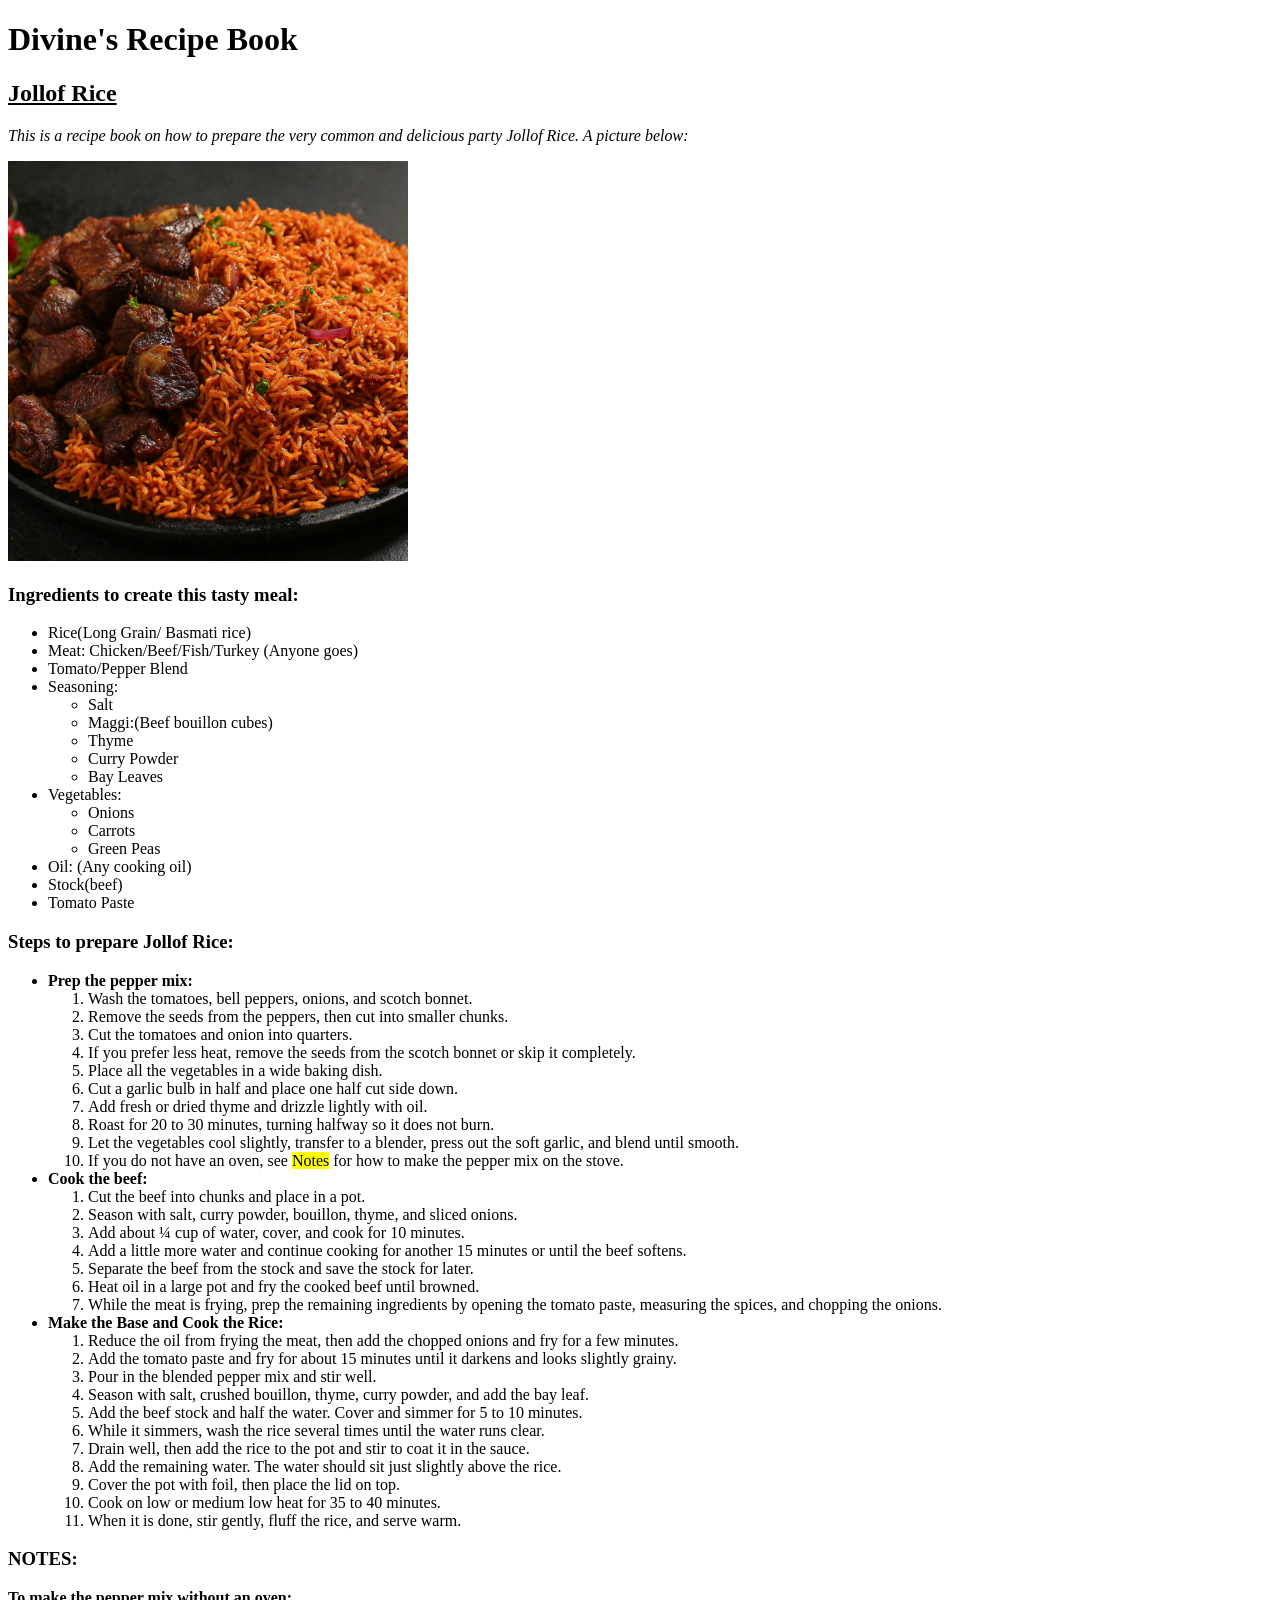
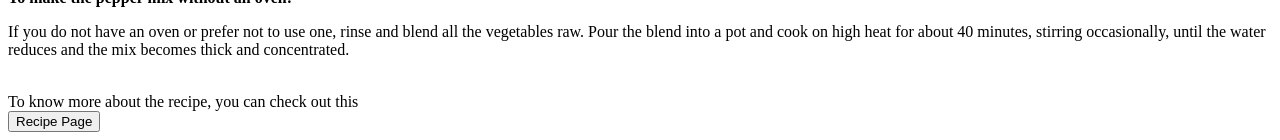
==== index.html @ 6adbeecf "Assignment submission Signed-off-by: divinefavourak <divinefavourakanbi07@gmail.com>" ====
<!DOCTYPE html>
<html lang="en">
<head>
    <meta charset="UTF-8">
    <meta name="viewport" content="width=device-width, initial-scale=1.0">
    <title>Recipe Book</title>
</head>
<body>
    <h1>
        Divine's Recipe Book
    </h1>
    <h2><u>Jollof Rice</u></h2>
    <p><em>This is a recipe book on how to prepare the very common and delicious party Jollof Rice. A picture below:</em></p>
    <img src="Jollof.jpeg" alt="Picture of Jollof rice" width="400">
    <h3>Ingredients to create this tasty meal:</h3>
    <ul>
        <li>Rice(Long Grain/ Basmati rice)</li>
        <li>Meat: Chicken/Beef/Fish/Turkey (Anyone goes)</li>
        <li>Tomato/Pepper Blend</li>
        <li>Seasoning:
            <ul>
                <li>Salt</li>
                <li>Maggi:(Beef bouillon cubes)</li>
                <li>Thyme</li>
                <li>Curry Powder</li>
                <li>Bay Leaves</li>
            </ul>
        </li>
        <li>Vegetables:
            <ul>
                <li>Onions</li>
                <li>Carrots</li>
                <li>Green Peas</li>
            </ul>
        </li>
        <li>Oil: (Any cooking oil)</li>
        <li>Stock(beef)</li>
        <li>Tomato Paste</li>
    </ul>
<h3>Steps to prepare Jollof Rice:</h3>
<ul>
    <li>
        <strong>Prep the pepper mix:</strong>
       <ol>
            <li>Wash the tomatoes, bell peppers, onions, and scotch bonnet.</li>
            <li>Remove the seeds from the peppers, then cut into smaller chunks.</li>
            <li>Cut the tomatoes and onion into quarters.</li>
            <li>If you prefer less heat, remove the seeds from the scotch bonnet or skip it completely.</li>
            <li>Place all the vegetables in a wide baking dish.</li>
            <li>Cut a garlic bulb in half and place one half cut side down.</li>
            <li>Add fresh or dried thyme and drizzle lightly with oil.</li>
            <li>Roast for 20 to 30 minutes, turning halfway so it does not burn.</li>
            <li>Let the vegetables cool slightly, transfer to a blender, press out the soft garlic, and blend until smooth.</li>
            <li>If you do not have an oven, see <mark>Notes</mark> for how to make the pepper mix on the stove.</li>
           </ol>
    </li>
    <li>
        <strong>Cook the beef:</strong>
        <ol>
            <li> Cut the beef into chunks and place in a pot.</li>
            <li>Season with salt, curry powder, bouillon, thyme, and sliced onions.</li>
            <li>Add about ¼ cup of water, cover, and cook for 10 minutes.</li>
            <li>Add a little more water and continue cooking for another 15 minutes or until the beef softens.</li>
            <li>Separate the beef from the stock and save the stock for later.</li>
            <li>Heat oil in a large pot and fry the cooked beef until browned.</li>
            <li>While the meat is frying, prep the remaining ingredients by opening the tomato paste, measuring the spices, and chopping the onions.</li>
</ol>
    </li>
    <li>
        <strong>Make the Base and Cook the Rice:</strong>
        <ol>
           <li> Reduce the oil from frying the meat, then add the chopped onions and fry for a few minutes.
<li> Add the tomato paste and fry for about 15 minutes until it darkens and looks slightly grainy.
<li>Pour in the blended pepper mix and stir well.
<li>Season with salt, crushed bouillon, thyme, curry powder, and add the bay leaf.
<li>Add the beef stock and half the water. Cover and simmer for 5 to 10 minutes.
<li>While it simmers, wash the rice several times until the water runs clear.
<li>Drain well, then add the rice to the pot and stir to coat it in the sauce.
<li>Add the remaining water. The water should sit just slightly above the rice.
<li>Cover the pot with foil, then place the lid on top.
<li>Cook on low or medium low heat for 35 to 40 minutes.
<li>When it is done, stir gently, fluff the rice, and serve warm.</li>
        </ol>
    </li>
</ul>

<h3>NOTES:</h3>
<p><strong>To make the pepper mix without an oven:</strong></p>
<p>If you do not have an oven or prefer not to use one, rinse and blend all the vegetables raw. Pour the blend into a pot and cook on high heat for about 40 minutes, stirring occasionally, until the water reduces and the mix becomes thick and concentrated.</p><br>
To know more about the recipe, you can check out this <br> <a href="https://kikifoodies.com/recipes/simple-nigerian-jollof-rice-recipe-video/"><button>Recipe Page</button></a>
</body>
</html>
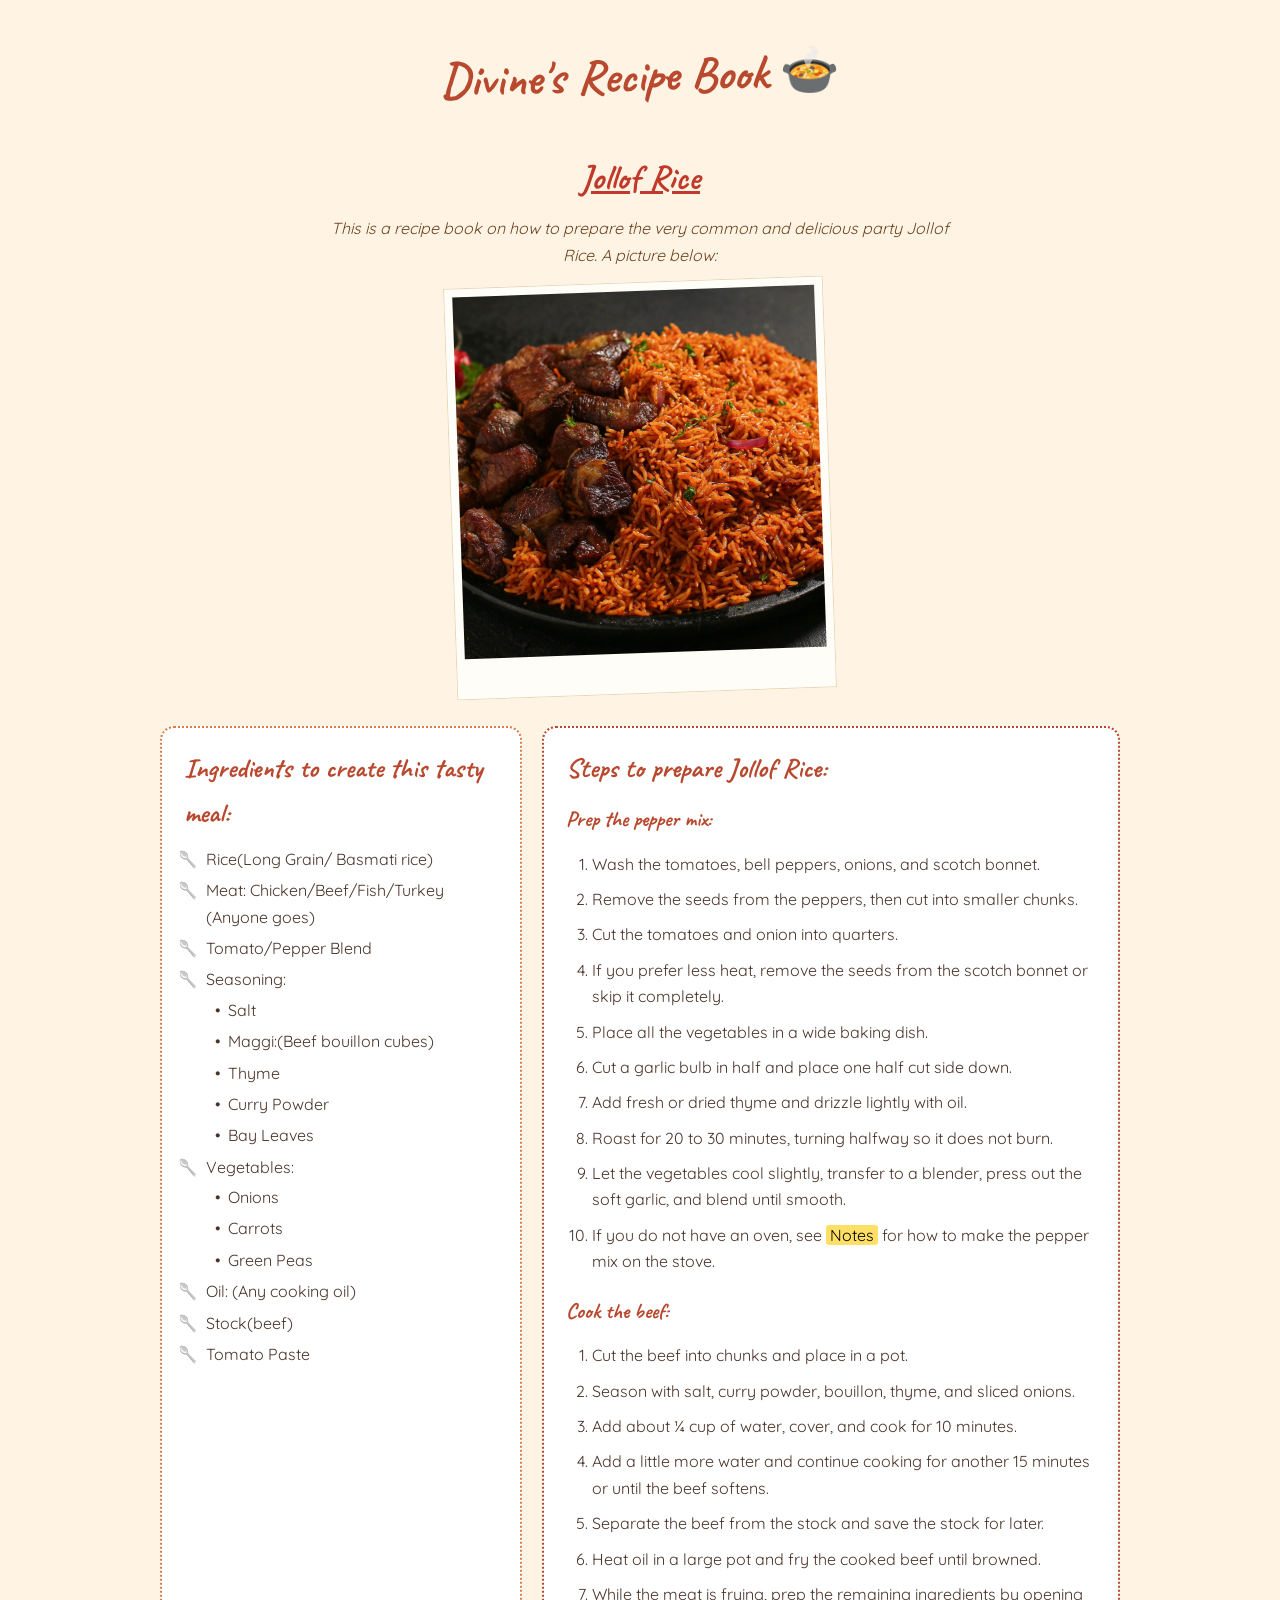
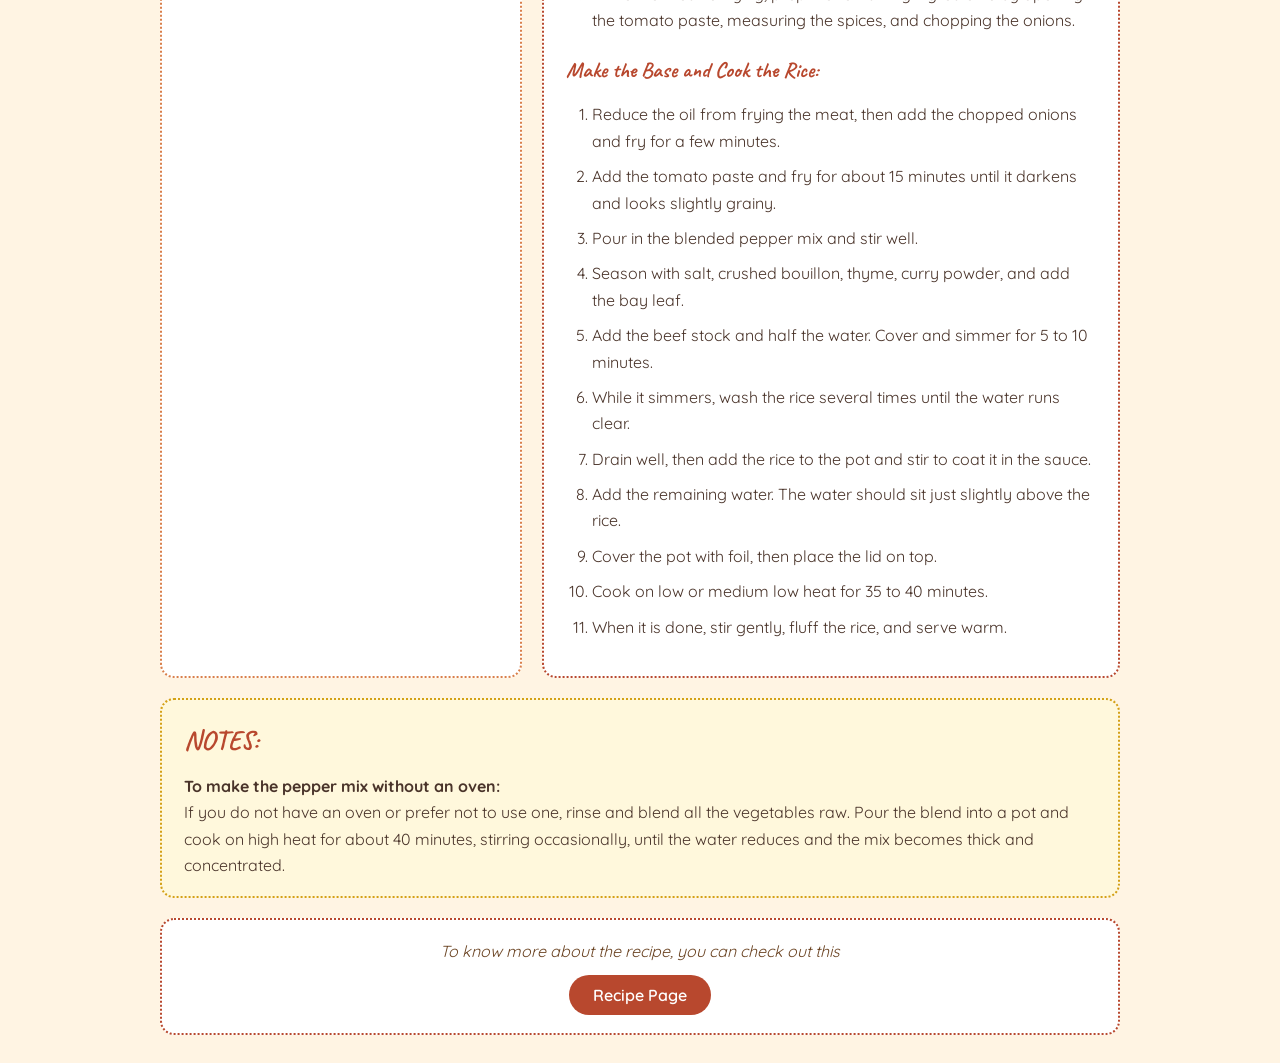
==== commit 2f3d9e53: "Add CSS styling to recipe page" ====
--- a/index.html
+++ b/index.html
@@ -4,89 +4,118 @@
     <meta charset="UTF-8">
     <meta name="viewport" content="width=device-width, initial-scale=1.0">
     <title>Recipe Book</title>
+    <!-- Casual handwritten + readable body fonts -->
+    <link rel="preconnect" href="https://fonts.googleapis.com">
+    <link rel="preconnect" href="https://fonts.gstatic.com" crossorigin>
+    <link href="https://fonts.googleapis.com/css2?family=Caveat:wght@600;700&family=Quicksand:wght@400;600&display=swap" rel="stylesheet">
+    <!-- External stylesheet link (Criterion 1) -->
+    <link rel="stylesheet" href="style.css">
 </head>
 <body>
-    <h1>
-        Divine's Recipe Book
-    </h1>
-    <h2><u>Jollof Rice</u></h2>
-    <p><em>This is a recipe book on how to prepare the very common and delicious party Jollof Rice. A picture below:</em></p>
-    <img src="Jollof.jpeg" alt="Picture of Jollof rice" width="400">
-    <h3>Ingredients to create this tasty meal:</h3>
-    <ul>
-        <li>Rice(Long Grain/ Basmati rice)</li>
-        <li>Meat: Chicken/Beef/Fish/Turkey (Anyone goes)</li>
-        <li>Tomato/Pepper Blend</li>
-        <li>Seasoning:
+    <header class="page-header">
+        <h1>Divine's Recipe Book</h1>
+    </header>
+
+    <main class="recipe-card">
+        <section class="recipe-intro">
+            <h2><u>Jollof Rice</u></h2>
+            <p><em>This is a recipe book on how to prepare the very common and delicious party Jollof Rice. A picture below:</em></p>
+            <img class="hero-image" src="Jollof.jpeg" alt="Picture of Jollof rice">
+        </section>
+
+        <section class="ingredients">
+            <h3>Ingredients to create this tasty meal:</h3>
             <ul>
-                <li>Salt</li>
-                <li>Maggi:(Beef bouillon cubes)</li>
-                <li>Thyme</li>
-                <li>Curry Powder</li>
-                <li>Bay Leaves</li>
+                <li>Rice(Long Grain/ Basmati rice)</li>
+                <li>Meat: Chicken/Beef/Fish/Turkey (Anyone goes)</li>
+                <li>Tomato/Pepper Blend</li>
+                <li>Seasoning:
+                    <ul>
+                        <li>Salt</li>
+                        <li>Maggi:(Beef bouillon cubes)</li>
+                        <li>Thyme</li>
+                        <li>Curry Powder</li>
+                        <li>Bay Leaves</li>
+                    </ul>
+                </li>
+                <li>Vegetables:
+                    <ul>
+                        <li>Onions</li>
+                        <li>Carrots</li>
+                        <li>Green Peas</li>
+                    </ul>
+                </li>
+                <li>Oil: (Any cooking oil)</li>
+                <li>Stock(beef)</li>
+                <li>Tomato Paste</li>
             </ul>
-        </li>
-        <li>Vegetables:
-            <ul>
-                <li>Onions</li>
-                <li>Carrots</li>
-                <li>Green Peas</li>
+        </section>
+
+        <section class="steps">
+            <h3>Steps to prepare Jollof Rice:</h3>
+            <ul class="step-list">
+                <li>
+                    <strong>Prep the pepper mix:</strong>
+                    <ol>
+                        <li>Wash the tomatoes, bell peppers, onions, and scotch bonnet.</li>
+                        <li>Remove the seeds from the peppers, then cut into smaller chunks.</li>
+                        <li>Cut the tomatoes and onion into quarters.</li>
+                        <li>If you prefer less heat, remove the seeds from the scotch bonnet or skip it completely.</li>
+                        <li>Place all the vegetables in a wide baking dish.</li>
+                        <li>Cut a garlic bulb in half and place one half cut side down.</li>
+                        <li>Add fresh or dried thyme and drizzle lightly with oil.</li>
+                        <li>Roast for 20 to 30 minutes, turning halfway so it does not burn.</li>
+                        <li>Let the vegetables cool slightly, transfer to a blender, press out the soft garlic, and blend until smooth.</li>
+                        <li>If you do not have an oven, see <mark>Notes</mark> for how to make the pepper mix on the stove.</li>
+                    </ol>
+                </li>
+                <li>
+                    <strong>Cook the beef:</strong>
+                    <ol>
+                        <li>Cut the beef into chunks and place in a pot.</li>
+                        <li>Season with salt, curry powder, bouillon, thyme, and sliced onions.</li>
+                        <li>Add about ¼ cup of water, cover, and cook for 10 minutes.</li>
+                        <li>Add a little more water and continue cooking for another 15 minutes or until the beef softens.</li>
+                        <li>Separate the beef from the stock and save the stock for later.</li>
+                        <li>Heat oil in a large pot and fry the cooked beef until browned.</li>
+                        <li>While the meat is frying, prep the remaining ingredients by opening the tomato paste, measuring the spices, and chopping the onions.</li>
+                    </ol>
+                </li>
+                <li>
+                    <strong>Make the Base and Cook the Rice:</strong>
+                    <ol>
+                        <li>Reduce the oil from frying the meat, then add the chopped onions and fry for a few minutes.</li>
+                        <li>Add the tomato paste and fry for about 15 minutes until it darkens and looks slightly grainy.</li>
+                        <li>Pour in the blended pepper mix and stir well.</li>
+                        <li>Season with salt, crushed bouillon, thyme, curry powder, and add the bay leaf.</li>
+                        <li>Add the beef stock and half the water. Cover and simmer for 5 to 10 minutes.</li>
+                        <li>While it simmers, wash the rice several times until the water runs clear.</li>
+                        <li>Drain well, then add the rice to the pot and stir to coat it in the sauce.</li>
+                        <li>Add the remaining water. The water should sit just slightly above the rice.</li>
+                        <li>Cover the pot with foil, then place the lid on top.</li>
+                        <li>Cook on low or medium low heat for 35 to 40 minutes.</li>
+                        <li>When it is done, stir gently, fluff the rice, and serve warm.</li>
+                    </ol>
+                </li>
             </ul>
-        </li>
-        <li>Oil: (Any cooking oil)</li>
-        <li>Stock(beef)</li>
-        <li>Tomato Paste</li>
-    </ul>
-<h3>Steps to prepare Jollof Rice:</h3>
-<ul>
-    <li>
-        <strong>Prep the pepper mix:</strong>
-       <ol>
-            <li>Wash the tomatoes, bell peppers, onions, and scotch bonnet.</li>
-            <li>Remove the seeds from the peppers, then cut into smaller chunks.</li>
-            <li>Cut the tomatoes and onion into quarters.</li>
-            <li>If you prefer less heat, remove the seeds from the scotch bonnet or skip it completely.</li>
-            <li>Place all the vegetables in a wide baking dish.</li>
-            <li>Cut a garlic bulb in half and place one half cut side down.</li>
-            <li>Add fresh or dried thyme and drizzle lightly with oil.</li>
-            <li>Roast for 20 to 30 minutes, turning halfway so it does not burn.</li>
-            <li>Let the vegetables cool slightly, transfer to a blender, press out the soft garlic, and blend until smooth.</li>
-            <li>If you do not have an oven, see <mark>Notes</mark> for how to make the pepper mix on the stove.</li>
-           </ol>
-    </li>
-    <li>
-        <strong>Cook the beef:</strong>
-        <ol>
-            <li> Cut the beef into chunks and place in a pot.</li>
-            <li>Season with salt, curry powder, bouillon, thyme, and sliced onions.</li>
-            <li>Add about ¼ cup of water, cover, and cook for 10 minutes.</li>
-            <li>Add a little more water and continue cooking for another 15 minutes or until the beef softens.</li>
-            <li>Separate the beef from the stock and save the stock for later.</li>
-            <li>Heat oil in a large pot and fry the cooked beef until browned.</li>
-            <li>While the meat is frying, prep the remaining ingredients by opening the tomato paste, measuring the spices, and chopping the onions.</li>
-</ol>
-    </li>
-    <li>
-        <strong>Make the Base and Cook the Rice:</strong>
-        <ol>
-           <li> Reduce the oil from frying the meat, then add the chopped onions and fry for a few minutes.
-<li> Add the tomato paste and fry for about 15 minutes until it darkens and looks slightly grainy.
-<li>Pour in the blended pepper mix and stir well.
-<li>Season with salt, crushed bouillon, thyme, curry powder, and add the bay leaf.
-<li>Add the beef stock and half the water. Cover and simmer for 5 to 10 minutes.
-<li>While it simmers, wash the rice several times until the water runs clear.
-<li>Drain well, then add the rice to the pot and stir to coat it in the sauce.
-<li>Add the remaining water. The water should sit just slightly above the rice.
-<li>Cover the pot with foil, then place the lid on top.
-<li>Cook on low or medium low heat for 35 to 40 minutes.
-<li>When it is done, stir gently, fluff the rice, and serve warm.</li>
-        </ol>
-    </li>
-</ul>
+        </section>
 
-<h3>NOTES:</h3>
-<p><strong>To make the pepper mix without an oven:</strong></p>
-<p>If you do not have an oven or prefer not to use one, rinse and blend all the vegetables raw. Pour the blend into a pot and cook on high heat for about 40 minutes, stirring occasionally, until the water reduces and the mix becomes thick and concentrated.</p><br>
-To know more about the recipe, you can check out this <br> <a href="https://kikifoodies.com/recipes/simple-nigerian-jollof-rice-recipe-video/"><button>Recipe Page</button></a>
+        <section id="notes">
+            <h3>NOTES:</h3>
+            <p><strong>To make the pepper mix without an oven:</strong></p>
+            <p>If you do not have an oven or prefer not to use one, rinse and blend all the vegetables raw. Pour the blend into a pot and cook on high heat for about 40 minutes, stirring occasionally, until the water reduces and the mix becomes thick and concentrated.</p>
+        </section>
+
+        <section class="cta">
+            <p>To know more about the recipe, you can check out this</p>
+            <a href="https://kikifoodies.com/recipes/simple-nigerian-jollof-rice-recipe-video/">
+                <button class="recipe-btn">Recipe Page</button>
+            </a>
+        </section>
+    </main>
+
+    <!-- <footer class="page-footer">
+        <p>&copy; Divine's Recipe Book</p>
+    </footer> -->
 </body>
-</html>+</html>
--- a/style.css
+++ b/style.css
@@ -0,0 +1,224 @@
+* {
+    box-sizing: border-box;
+    margin: 0;
+    padding: 0;
+}
+
+body {
+    font-family: 'Quicksand', 'Segoe UI', sans-serif;
+    line-height: 1.65;
+    color: #4a342a;
+    background: #fff4e3;            
+    padding: 18px;
+}
+
+.page-header {
+    text-align: center;
+    padding: 18px 10px 6px;
+    margin-bottom: 18px;
+}
+
+.page-header h1 {
+    font-family: 'Caveat', cursive;
+    font-size: 3rem;
+    color: #b8482e;
+    font-weight: 700;
+    transform: rotate(-1.5deg);     /* slight tilt — friendly, not polished */
+}
+
+.page-header h1::after {
+    content: " 🍲";
+}
+
+/* ---- Main layout uses Grid ---- */
+.recipe-card {
+    display: grid;
+    grid-template-columns: 1fr 1.6fr;
+    gap: 20px;
+    max-width: 980px;
+    margin: 0 auto;
+    padding: 10px;
+}
+
+.recipe-intro {
+    grid-column: 1 / -1;
+    text-align: center;
+    padding-bottom: 12px;
+}
+
+.recipe-intro h2 {
+    font-family: 'Caveat', cursive;
+    font-size: 2.2rem;
+    color: #c0392b;
+    margin-bottom: 6px;
+}
+
+.recipe-intro p {
+    color: #6b4423;
+    font-style: italic;
+    margin: 8px auto 14px;
+    max-width: 620px;
+}
+
+.hero-image {
+    display: block;
+    margin: 0 auto;
+    width: 100%;
+    max-width: 380px;
+    padding: 8px 8px 40px;
+    background: #fffdf7;
+    border: 1px solid #e8d6b8;
+    transform: rotate(-2deg);
+    transition: transform 0.3s ease;
+}
+
+.hero-image:hover {
+    transform: rotate(0deg) scale(1.02);
+}
+
+
+.ingredients,
+.steps,
+#notes,
+.cta {
+    padding: 18px 22px;
+    border-radius: 14px;
+}
+
+.ingredients {
+    background: #fff;
+    border: 2px dotted #d97f4a;
+}
+
+.steps {
+    background: #fff;
+    border: 2px dotted #b8482e;
+}
+
+#notes,
+.cta {
+    grid-column: 1 / -1;
+}
+
+#notes {
+    background: #fff8dc;
+    border: 2px dotted #d4a017;
+}
+
+/* ---- Headings ---- */
+h3 {
+    font-family: 'Caveat', cursive;
+    color: #b8482e;
+    font-size: 1.7rem;
+    font-weight: 700;
+    margin-bottom: 10px;
+}
+
+/* ---- Lists ---- */
+ul, ol {
+    padding-left: 22px;
+}
+
+li {
+    margin-bottom: 5px;
+}
+
+.ingredients ul {
+    list-style: '🥄  ';             
+}
+.ingredients ul ul {
+    list-style: '•  ';
+    margin-top: 4px;
+}
+
+.step-list {
+    list-style: none;
+    padding-left: 0;
+}
+
+.step-list > li {
+    margin-bottom: 16px;
+}
+
+.step-list > li > strong {
+    display: inline-block;
+    font-family: 'Caveat', cursive;
+    font-size: 1.35rem;
+    color: #b8482e;
+    margin-bottom: 4px;
+    border-bottom: 2px wavy #d97f4a;
+    padding-bottom: 2px;
+}
+
+.step-list ol {
+    margin-top: 6px;
+    padding-left: 26px;
+}
+
+.step-list ol li {
+    padding: 2px 0;
+    transition: color 0.2s ease;
+}
+
+.step-list ol li:hover {
+    color: #b8482e;
+}
+
+mark {
+    background: #ffe066;
+    padding: 0 4px;
+    border-radius: 3px;
+}
+
+/* ---- CTA ---- */
+.cta {
+    text-align: center;
+    background: #fff;
+    border: 2px dotted #b8482e;
+}
+
+.cta p {
+    margin-bottom: 10px;
+    font-style: italic;
+    color: #6b4423;
+}
+
+.recipe-btn {
+    background: #b8482e;
+    color: #fff;
+    border: none;
+    padding: 10px 24px;
+    font-family: 'Quicksand', sans-serif;
+    font-size: 1rem;
+    font-weight: 600;
+    border-radius: 999px;
+    cursor: pointer;
+    transition: background 0.25s ease, transform 0.2s ease;
+}
+
+.recipe-btn:hover {
+    background: #d97f4a;
+    transform: rotate(-1deg);
+}
+
+
+.page-footer {
+    text-align: center;
+    margin-top: 22px;
+    padding: 12px;
+    color: #8a6a55;
+    font-size: 0.9rem;
+    font-family: 'Caveat', cursive;
+    font-size: 1.1rem;
+}
+
+
+@media (max-width: 720px) {
+    .recipe-card {
+        grid-template-columns: 1fr;
+    }
+
+    .page-header h1 {
+        font-size: 2.2rem;
+    }
+}
